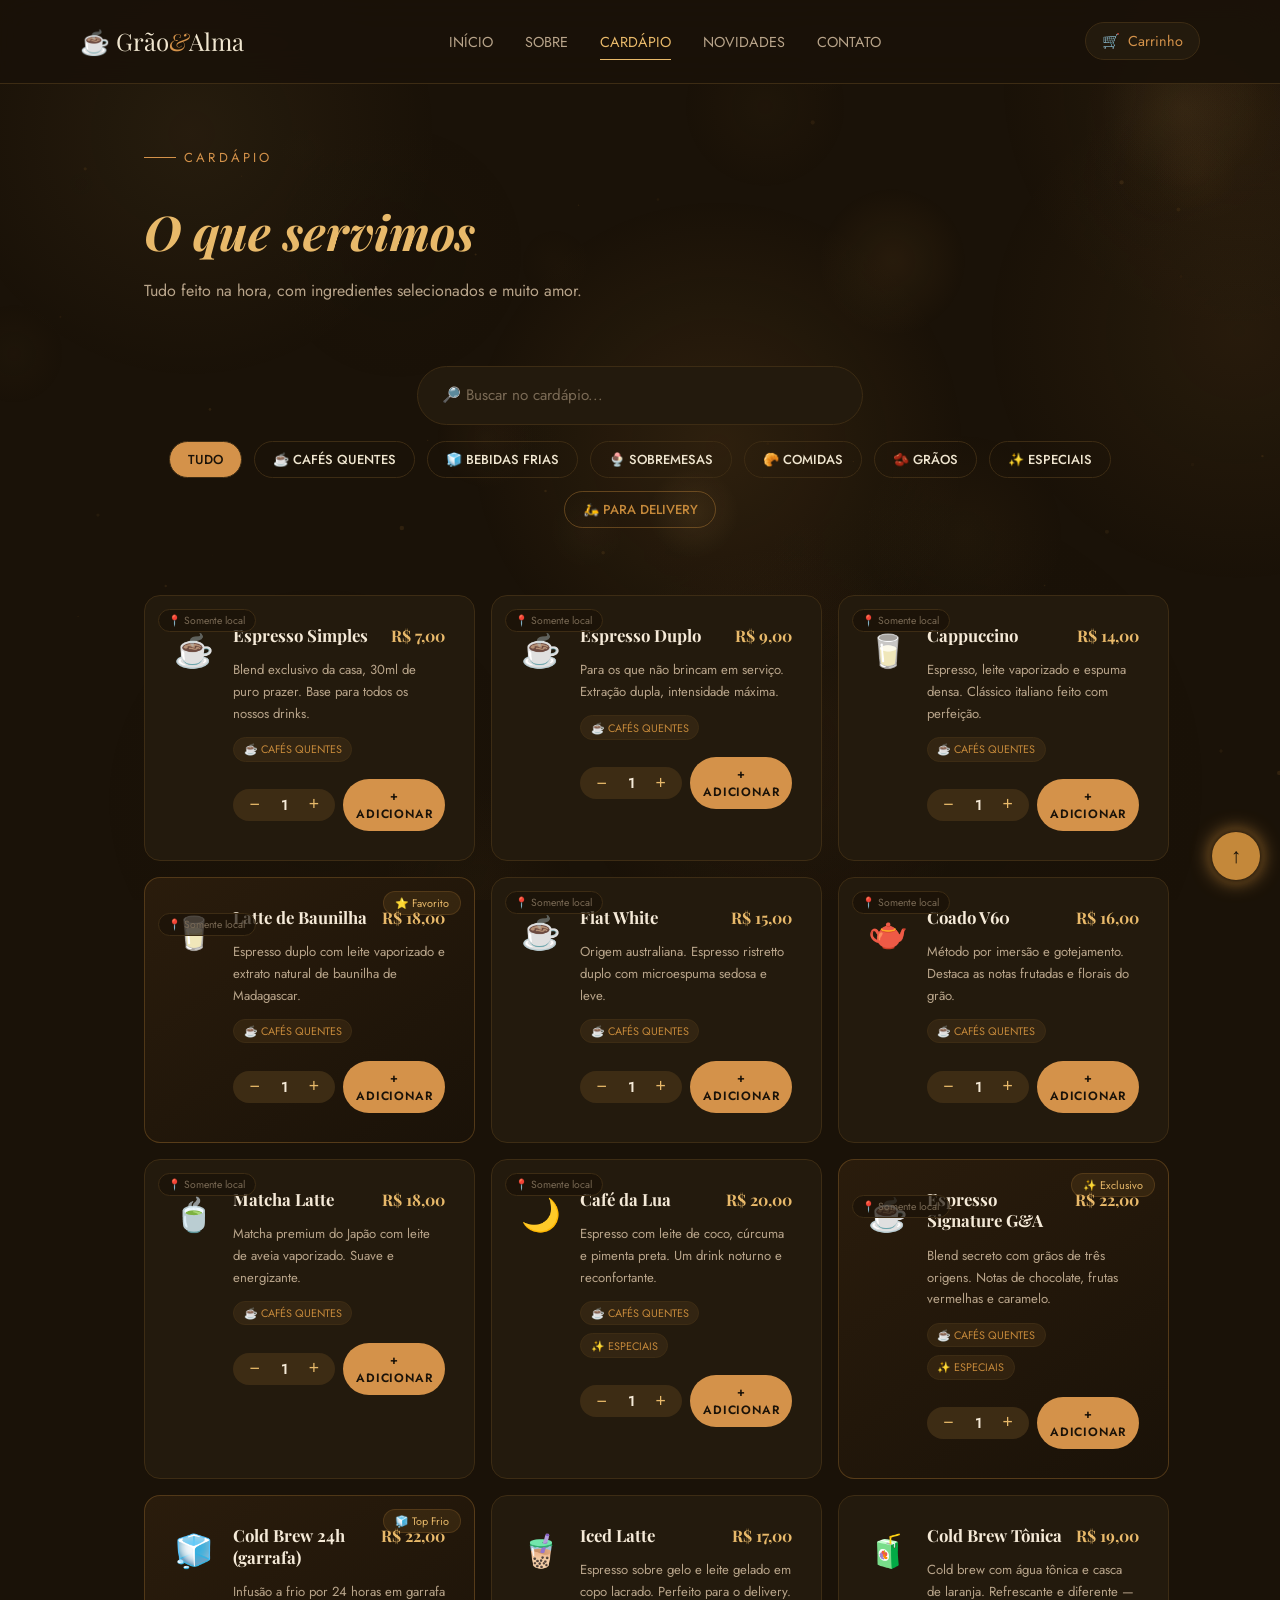
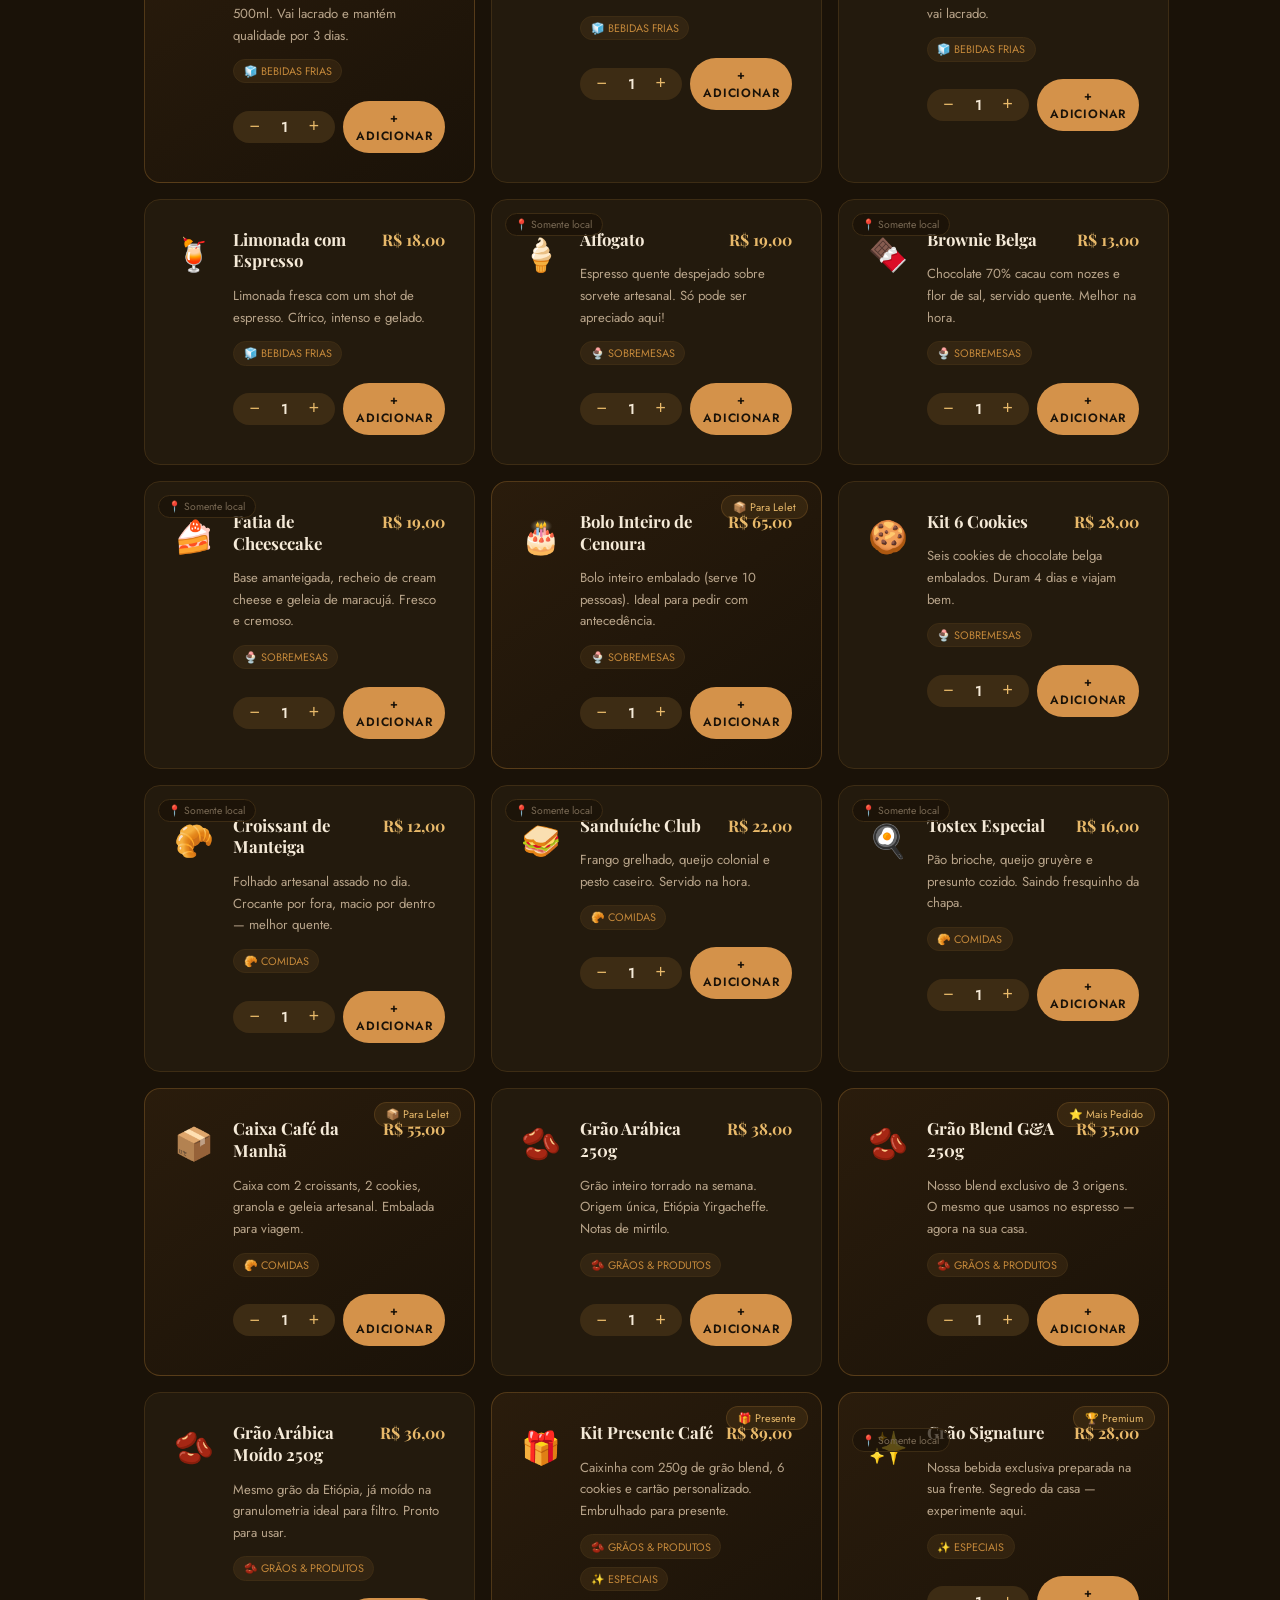
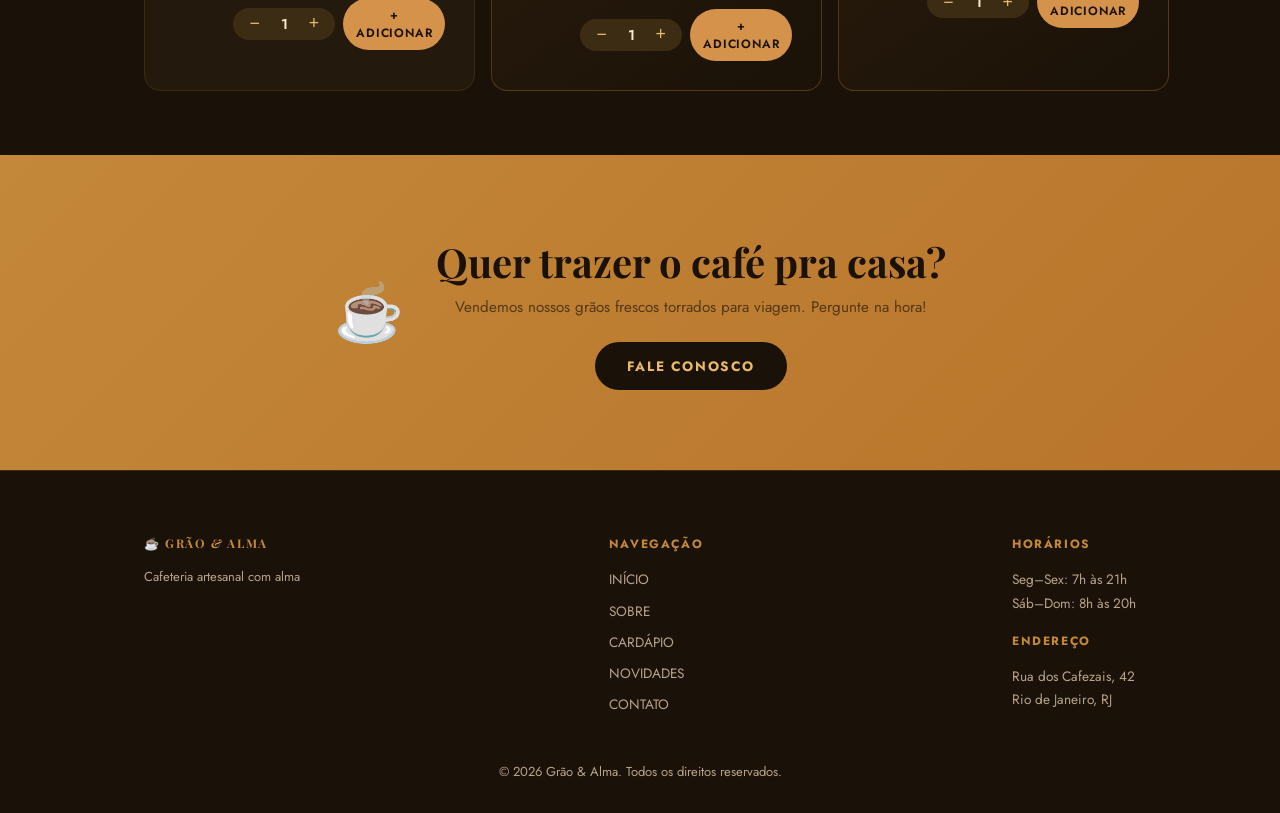
==== pages/cardapio/index.html @ 3b1c0468 "version 1.0" ====
<!DOCTYPE html>
<html lang="pt-br">
<head>
  <meta charset="UTF-8">
  <meta name="viewport" content="width=device-width, initial-scale=1.0">
  <title>Cardápio | Grão & Alma</title>
  <link rel="preconnect" href="https://fonts.googleapis.com">
  <link rel="preconnect" href="https://fonts.gstatic.com" crossorigin>
  <link href="https://fonts.googleapis.com/css2?family=Jost:ital,wght@0,100..900;1,100..900&family=Playfair+Display:ital,wght@0,400..900;1,400..900&display=swap" rel="stylesheet">
  <link rel="stylesheet" href="../../global.css">
  <link rel="stylesheet" href="style.css">
</head>
<body>

  <canvas id="bgCanvas"></canvas>
  <div id="toast"></div>
  <div id="cart-overlay"></div>

  <div id="mobile-nav">
    <a href="../../index.html">Início</a>
    <a href="../sobre/index.html">Sobre</a>
    <a href="index.html" class="active">Cardápio</a>
    <a href="../novidades/index.html">Novidades</a>
    <a href="../contato/index.html">Contato</a>
  </div>

  <header id="header-page">
    <a href="../../index.html" id="logo">
      <span class="coffee-emoji">☕</span>
      <span>Grão</span><span class="amp">&</span><span>Alma</span>
    </a>
    <nav>
      <ul class="flex">
        <li><a href="../../index.html">Início</a></li>
        <li><a href="../sobre/index.html">Sobre</a></li>
        <li><a href="index.html" class="active">Cardápio</a></li>
        <li><a href="../novidades/index.html">Novidades</a></li>
        <li><a href="../contato/index.html">Contato</a></li>
      </ul>
    </nav>
    <div class="header-actions">
      <div class="cart-container">
        <button class="cart-btn" id="cart-btn">
          <span>🛒</span><span>Carrinho</span><span id="cart-count">0</span>
        </button>
        <div id="cart-dropdown">
          <div class="cart-header">
            <strong>Seu Pedido</strong>
            <span class="cart-limit-badge" id="cart-limit-badge">0 / 10</span>
          </div>
          <div id="cart-items-list" class="cart-items-inner"></div>
          <div class="cart-footer">
            <div class="cart-total-row">
              <span class="cart-total-label">Total</span>
              <span class="cart-total-value" id="cart-total-display">R$ 0,00</span>
            </div>
            <div class="cart-limit-bar">
              <div class="cart-limit-fill" id="cart-fill-bar" style="width:0%"></div>
            </div>
            <p class="cart-limit-text" id="cart-limit-text">Máximo de 10 itens por pedido</p>
            <button class="btn-finalizar" id="btn-finalizar" disabled>Finalizar Pedido →</button>
          </div>
        </div>
      </div>
      <button id="hamburger" aria-label="Menu"><span></span><span></span><span></span></button>
    </div>
  </header>

  <main class="section-margin">
    <section>
      <div class="title-home-container">
        <span class="separator"></span>
        <p>CARDÁPIO</p>
      </div>
      <div class="title-menu-container">
        <h1><em>O que servimos</em></h1>
        <p>Tudo feito na hora, com ingredientes selecionados e muito amor.</p>
      </div>
    </section>

    <div class="products-section">
      <input type="text" id="search-input" placeholder="🔎 Buscar no cardápio...">

      <div class="products-filter">
        <input type="radio" name="filter-items" id="all-items" checked>
        <label for="all-items">Tudo</label>
        <input type="radio" name="filter-items" id="coffee-items">
        <label for="coffee-items">☕ Cafés Quentes</label>
        <input type="radio" name="filter-items" id="cold-items">
        <label for="cold-items">🧊 Bebidas Frias</label>
        <input type="radio" name="filter-items" id="dessert-items">
        <label for="dessert-items">🍨 Sobremesas</label>
        <input type="radio" name="filter-items" id="food-items">
        <label for="food-items">🥐 Comidas</label>
        <input type="radio" name="filter-items" id="graos-items">
        <label for="graos-items">🫘 Grãos</label>
        <input type="radio" name="filter-items" id="specials-items">
        <label for="specials-items">✨ Especiais</label>
        <input type="radio" name="filter-items" id="delivery-items">
        <label for="delivery-items">🛵 Para Delivery</label>
      </div>

      <p id="search-msg" class="search-msg"></p>
      <div class="products-cards-container" id="cards-container"></div>
    </div>

  </main>

  <div class="banner">
    <span>☕</span>
    <div>
      <h2>Quer trazer o café pra casa?</h2>
      <p>Vendemos nossos grãos frescos torrados para viagem. Pergunte na hora!</p>
      <div class="banner-btn">
        <a href="../contato/index.html" class="btn-primary btn-anim">Fale Conosco</a>
      </div>
    </div>
  </div>

  <footer id="footer-container" class="section-margin">
    <div class="footer-info">
      <div class="footer-logo">
        <strong><span>☕</span> Grão <span class="amp">&</span> Alma</strong>
        <p>Cafeteria artesanal com alma</p>
      </div>
      <nav class="footer-nav">
        <strong>Navegação</strong>
        <ul>
          <li class="footer-menu-option"><a href="../../index.html">Início</a></li>
          <li class="footer-menu-option"><a href="../sobre/index.html">Sobre</a></li>
          <li class="footer-menu-option"><a href="index.html">Cardápio</a></li>
          <li class="footer-menu-option"><a href="../novidades/index.html">Novidades</a></li>
          <li class="footer-menu-option"><a href="../contato/index.html">Contato</a></li>
        </ul>
      </nav>
      <div class="place-footer-container">
        <div class="hours"><strong>Horários</strong><p>Seg–Sex: 7h às 21h</p><p>Sáb–Dom: 8h às 20h</p></div>
        <div class="address"><strong>Endereço</strong><p>Rua dos Cafezais, 42</p><p>Rio de Janeiro, RJ</p></div>
      </div>
    </div>
    <p class="copy">© 2026 Grão & Alma. Todos os direitos reservados.</p>
  </footer>

  <a href="#header-page" class="back-to-top">↑</a>
  <script src="../../cart.js"></script>
  <script src="index.js"></script>
</body>
</html>
---- global.css ----
/* ================================================
   GRÃO & ALMA — global.css
   Estilos compartilhados entre todas as páginas
   ================================================ */

/* ── VARIÁVEIS ── */
:root {
  --cafe-escuro: #1a1208;
  --cafe-dark:   #231a0d;
  --cafe-mid:    #3d2c14;
  --cafe-warm:   #5c4020;
  --cafe-light:  #a67c52;
  --caramelo:    #c4883a;
  --dourado:     #e8b96a;
  --creme:       #f5ead8;
  --creme-pale:  #fdf8f0;
  --texto:       #f0e6d0;
  --texto-soft:  #b8a48a;
  --texto-muted: #7a6a55;
  --accent:      #d4924a;
  --accent-glow: rgba(212, 146, 74, 0.2);
  --radius:      16px;
  --radius-sm:   10px;
  --trans:       all 0.35s cubic-bezier(0.4, 0, 0.2, 1);
}

/* ── RESET ── */
*, *::before, *::after {
  margin: 0;
  padding: 0;
  box-sizing: border-box;
}

html { scroll-behavior: smooth; }

body {
  background: var(--cafe-escuro);
  color: var(--texto);
  font-family: 'Jost', sans-serif;
  overflow-x: hidden;
}

/* ── UTILITÁRIOS FLEX ── */
.flex         { display: flex; }
.flex-center  { align-items: center; justify-content: center; }
.flex-between { align-items: center; justify-content: space-between; }

/* ── TIPOGRAFIA ── */
h2 {
  font-family: 'Playfair Display', serif;
  font-size: 3rem;
}

em {
  color: var(--dourado);
  font-style: italic;
}

/* ── CANVAS BACKGROUND ── */
#bgCanvas {
  position: fixed;
  top: 0; left: 0;
  width: 100%; height: 100%;
  z-index: -1;
  pointer-events: none;
}

/* ── HEADER ── */
#header-page {
  position: sticky;
  top: 0;
  z-index: 200;
  width: 100%;
  padding: 1.4rem 5rem;
  border-bottom: 1px solid var(--cafe-mid);
  background: rgba(26, 18, 8, 0.88);
  backdrop-filter: blur(18px);
  display: flex;
  align-items: center;
  justify-content: space-between;
  transition: padding 0.3s ease;
}

#header-page.scrolled { padding: 0.9rem 5rem; }

#logo {
  font-size: 1.5rem;
  font-family: 'Playfair Display', serif;
  cursor: pointer;
  user-select: none;
  text-decoration: none;
  color: var(--texto);
}

.amp {
  color: var(--accent);
  font-style: italic;
}

.coffee-emoji {
  display: inline-block;
  animation: girar alternate-reverse 3s infinite ease-in-out;
}

@keyframes girar {
  from { transform: rotate(20deg); }
  to   { transform: rotate(-20deg); }
}

/* ── NAV LINKS ── */
ul { display: flex; align-items: center; gap: 2rem; }
li { list-style: none; }

ul > li > a {
  position: relative;
  text-decoration: none;
  text-transform: uppercase;
  color: var(--texto-soft);
  padding: 0.5rem 0;
  font-size: 0.9rem;
  transition: var(--trans);
}

ul > li > a::after {
  content: "";
  position: absolute;
  bottom: 0; left: 0;
  width: 0; height: 1px;
  background: var(--dourado);
  transition: width 0.3s ease;
}

ul > li > a:hover        { color: var(--dourado); }
ul > li > a:hover::after { width: 100%; }
ul > li > a.active       { color: var(--dourado); }
ul > li > a.active::after{ width: 100%; }

/* ── HAMBURGER ── */
#hamburger {
  display: none;
  flex-direction: column;
  gap: 5px;
  background: none;
  border: none;
  cursor: pointer;
  padding: 4px;
  z-index: 1001;
}

#hamburger span {
  display: block;
  width: 24px;
  height: 1.5px;
  background: var(--dourado);
  border-radius: 2px;
  transition: var(--trans);
}

#hamburger.open span:nth-child(1) { transform: rotate(45deg) translate(5px, 5px); }
#hamburger.open span:nth-child(2) { opacity: 0; }
#hamburger.open span:nth-child(3) { transform: rotate(-45deg) translate(5px, -5px); }

/* ── MOBILE NAV ── */
#mobile-nav {
  display: none;
  position: fixed;
  inset: 0;
  background: rgba(26, 18, 8, 0.98);
  backdrop-filter: blur(20px);
  flex-direction: column;
  align-items: center;
  justify-content: center;
  gap: 2rem;
  z-index: 190;
}

#mobile-nav.open { display: flex; }

#mobile-nav a {
  text-decoration: none;
  text-transform: uppercase;
  color: var(--texto-soft);
  font-size: 1.2rem;
  letter-spacing: 2px;
  transition: var(--trans);
}

#mobile-nav a:hover,
#mobile-nav a.active { color: var(--dourado); }

/* ── CARRINHO CONTAINER ── */
.cart-container { position: relative; }

.cart-btn {
  display: flex;
  align-items: center;
  gap: 0.5rem;
  background: var(--cafe-dark);
  border: 1px solid var(--cafe-mid);
  border-radius: 2rem;
  padding: 0.5rem 1rem;
  color: var(--accent);
  font-family: 'Jost', sans-serif;
  font-size: 0.9rem;
  cursor: pointer;
  transition: background 0.2s linear;
}

.cart-btn:hover { background: var(--cafe-mid); }

#cart-count {
  background: var(--accent);
  color: var(--cafe-escuro);
  font-size: 0.7rem;
  font-weight: 700;
  border-radius: 50%;
  width: 1.3rem;
  height: 1.3rem;
  display: none;
  align-items: center;
  justify-content: center;
}

#cart-count.visible { display: flex; }

/* ── CARRINHO DROPDOWN ── */
#cart-dropdown {
  position: absolute;
  top: 60px;
  right: 0;
  width: 26rem;
  background: var(--cafe-dark);
  border: 1px solid var(--cafe-mid);
  border-radius: var(--radius);
  padding: 1.5rem;
  z-index: 300;
  opacity: 0;
  pointer-events: none;
  transform: translateY(-10px);
  transition: var(--trans);
  box-shadow: 0 20px 60px rgba(0, 0, 0, 0.6);
}

#cart-dropdown.open {
  opacity: 1;
  pointer-events: all;
  transform: translateY(0);
}

#cart-dropdown::before {
  content: "";
  position: absolute;
  top: -6px; right: 18px;
  width: 12px; height: 12px;
  background: var(--cafe-dark);
  border-left: 1px solid var(--cafe-mid);
  border-top: 1px solid var(--cafe-mid);
  transform: rotate(45deg);
}

/* ── CARRINHO HEADER ── */
.cart-header {
  display: flex;
  align-items: center;
  justify-content: space-between;
  margin-bottom: 1.2rem;
  padding-bottom: 1rem;
  border-bottom: 1px solid var(--cafe-mid);
}

.cart-header strong {
  font-family: 'Playfair Display', serif;
  font-size: 1.1rem;
  color: var(--creme);
}

.cart-limit-badge {
  font-size: 0.65rem;
  text-transform: uppercase;
  letter-spacing: 0.05rem;
  color: var(--texto-muted);
  background: var(--cafe-mid);
  padding: 0.2rem 0.6rem;
  border-radius: 2rem;
}

/* ── ITENS DO CARRINHO ── */
.cart-items-inner { display: flex; flex-direction: column; gap: 0.8rem; }

#cart-items-list { max-height: 260px; overflow-y: auto; }
#cart-items-list::-webkit-scrollbar { width: 4px; }
#cart-items-list::-webkit-scrollbar-thumb { background: var(--cafe-mid); border-radius: 4px; }

.cart-item {
  display: flex;
  align-items: center;
  gap: 0.8rem;
  background: var(--cafe-mid);
  border-radius: var(--radius-sm);
  padding: 0.7rem 0.9rem;
  animation: slideIn 0.25s ease;
}

@keyframes slideIn {
  from { opacity: 0; transform: translateX(10px); }
  to   { opacity: 1; transform: translateX(0); }
}

.cart-item-emoji { font-size: 1.3rem; flex-shrink: 0; }

.cart-item-info { flex: 1; min-width: 0; }

.cart-item-info strong {
  font-size: 0.85rem;
  color: var(--creme);
  display: block;
  white-space: nowrap;
  overflow: hidden;
  text-overflow: ellipsis;
}

.cart-item-info span { font-size: 0.75rem; color: var(--texto-soft); }

.cart-item-qty {
  display: flex;
  align-items: center;
  gap: 0.3rem;
  background: var(--cafe-warm);
  border-radius: 2rem;
  padding: 0.15rem 0.4rem;
}

.cqty-btn {
  background: none;
  border: none;
  color: var(--dourado);
  cursor: pointer;
  font-size: 0.9rem;
  width: 1.3rem; height: 1.3rem;
  display: flex;
  align-items: center;
  justify-content: center;
  border-radius: 50%;
  transition: background 0.2s;
}

.cqty-btn:hover { background: var(--cafe-light); }

.cqty-val {
  font-size: 0.8rem;
  font-weight: 600;
  color: var(--creme);
  min-width: 1rem;
  text-align: center;
}

.cart-item-remove {
  background: none;
  border: none;
  color: var(--texto-muted);
  cursor: pointer;
  font-size: 0.85rem;
  padding: 0.2rem 0.4rem;
  border-radius: 50%;
  transition: color 0.2s, background 0.2s;
}

.cart-item-remove:hover { color: #e57373; background: rgba(229,115,115,0.1); }

.cart-empty {
  text-align: center;
  padding: 2rem 0;
  color: var(--texto-muted);
  font-size: 0.9rem;
}

.cart-empty span { font-size: 2rem; display: block; margin-bottom: 0.5rem; }

/* ── CARRINHO FOOTER ── */
.cart-footer {
  margin-top: 1.2rem;
  padding-top: 1rem;
  border-top: 1px solid var(--cafe-mid);
}

.cart-total-row {
  display: flex;
  justify-content: space-between;
  align-items: center;
  margin-bottom: 1rem;
}

.cart-total-label {
  font-size: 0.8rem;
  color: var(--texto-soft);
  text-transform: uppercase;
  letter-spacing: 0.05rem;
}

.cart-total-value {
  font-family: 'Playfair Display', serif;
  font-size: 1.3rem;
  color: var(--dourado);
}

.cart-limit-bar {
  height: 3px;
  background: var(--cafe-mid);
  border-radius: 2px;
  margin-bottom: 0.8rem;
  overflow: hidden;
}

.cart-limit-fill {
  height: 100%;
  background: var(--accent);
  border-radius: 2px;
  transition: width 0.4s ease;
}

.cart-limit-fill.full { background: #e57373; }

.cart-limit-text { font-size: 0.7rem; color: var(--texto-muted); margin-bottom: 1rem; }

.btn-finalizar {
  width: 100%;
  padding: 0.95rem;
  background: linear-gradient(135deg, var(--accent), var(--caramelo));
  border: none;
  border-radius: 2rem;
  color: var(--cafe-escuro);
  font-family: 'Jost', sans-serif;
  font-size: 0.9rem;
  font-weight: 700;
  text-transform: uppercase;
  letter-spacing: 0.08rem;
  cursor: pointer;
  transition: var(--trans);
  text-decoration: none;
  display: block;
  text-align: center;
}

.btn-finalizar:hover { transform: translateY(-2px); filter: brightness(1.1); }
.btn-finalizar:disabled { opacity: 0.4; cursor: not-allowed; transform: none; filter: none; }

/* Overlay fecha o dropdown */
#cart-overlay { position: fixed; inset: 0; z-index: 199; display: none; }
#cart-overlay.active { display: block; }

/* ── SEÇÃO UTILITÁRIA ── */
.section-margin { padding: 4rem 9rem; }

.title-home-container {
  display: flex;
  align-items: center;
  gap: 0.5rem;
  color: var(--accent);
  text-transform: uppercase;
  letter-spacing: 0.2rem;
  font-size: small;
  margin-bottom: 2rem;
}

.separator {
  display: inline-block;
  height: 1px;
  width: 2rem;
  background: var(--accent);
  flex-shrink: 0;
}

/* ── BANNER CTA ── */
.banner {
  display: flex;
  align-items: center;
  justify-content: center;
  gap: 2rem;
  background: linear-gradient(135deg, var(--caramelo), #b8742a);
  padding: 5rem 9rem;
  text-align: center;
}

.banner > span { font-size: 3.5rem; animation: girar alternate-reverse 3s infinite ease-in-out; }
.banner h2    { color: var(--cafe-escuro); font-size: 2.5rem; margin-bottom: 0.5rem; }
.banner > div > p { color: rgba(26, 18, 8, 0.65); font-size: 0.95rem; margin-bottom: 1.5rem; }

.banner-btn { display: flex; gap: 1rem; justify-content: center; flex-wrap: wrap; }

/* ── BOTÕES ── */
.btn-primary {
  display: inline-block;
  padding: 0.9rem 2rem;
  background: var(--cafe-escuro);
  color: var(--dourado);
  text-decoration: none;
  font-family: 'Jost', sans-serif;
  font-weight: 700;
  font-size: 0.85rem;
  text-transform: uppercase;
  letter-spacing: 0.1rem;
  border-radius: 2rem;
  border: none;
  cursor: pointer;
  transition: transform 0.2s linear, background 0.2s linear;
}

.btn-primary:hover { transform: translateY(-3px); background: var(--cafe-mid); }

.btn-secondary {
  display: inline-block;
  padding: 0.9rem 2rem;
  background: transparent;
  color: var(--cafe-escuro);
  text-decoration: none;
  font-family: 'Jost', sans-serif;
  font-weight: 700;
  font-size: 0.85rem;
  text-transform: uppercase;
  letter-spacing: 0.1rem;
  border-radius: 2rem;
  border: 2px solid rgba(26, 18, 8, 0.35);
  cursor: pointer;
  transition: transform 0.2s linear, background 0.2s linear;
}

.btn-secondary:hover { transform: translateY(-3px); background: rgba(26,18,8,0.1); }

.btn-anim { transition: transform 0.2s linear; }
.btn-anim:hover { transform: translateY(-4px); }

/* ── FOOTER ── */
#footer-container {
  display: flex;
  flex-direction: column;
  align-items: center;
  gap: 3rem;
  padding-bottom: 2rem;
  border-top: 1px solid var(--cafe-mid);
}

.footer-info {
  display: flex;
  width: 100%;
  justify-content: space-between;
  font-size: small;
}

.footer-logo strong {
  font-family: 'Playfair Display', serif;
  color: var(--creme);
  font-size: 1.5rem;
  display: block;
  margin-bottom: 0.4rem;
}

.footer-logo p { font-size: small; color: var(--texto-soft); }

.footer-info strong {
  display: block;
  color: var(--caramelo);
  margin-bottom: 1rem;
  text-transform: uppercase;
  letter-spacing: 0.1rem;
  font-size: 0.75rem;
}

.footer-nav ul {
  display: flex;
  flex-direction: column;
  align-items: flex-start;
  gap: 0.7rem;
}

.footer-menu-option a {
  font-size: 0.85rem;
  color: var(--texto-soft);
  text-decoration: none;
  transition: color 0.2s;
}

.footer-menu-option a:hover { color: var(--dourado); }

.place-footer-container { display: flex; flex-direction: column; gap: 1.2rem; }
.place-footer-container p { color: var(--texto-soft); font-size: 0.85rem; margin-top: 0.2rem; }

.copy { font-size: small; color: var(--texto-soft); }

/* ── BACK TO TOP ── */
.back-to-top {
  position: fixed;
  bottom: 20px;
  right: 20px;
  background: var(--caramelo);
  width: 3rem;
  height: 3rem;
  display: flex;
  align-items: center;
  justify-content: center;
  border-radius: 100%;
  font-size: 1.3rem;
  color: var(--cafe-escuro);
  text-decoration: none;
  box-shadow: 0 0 5px black, 0 0 20px var(--caramelo);
  transition: background 0.2s linear, box-shadow 0.2s linear;
  z-index: 100;
}

.back-to-top:hover {
  background: var(--dourado);
  box-shadow: 0 0 5px var(--dourado), 0 0 20px var(--dourado);
}

/* ── TOAST ── */
#toast {
  position: fixed;
  bottom: 5rem;
  right: 20px;
  background: var(--cafe-dark);
  border: 1px solid var(--cafe-mid);
  color: var(--creme);
  padding: 0.8rem 1.3rem;
  border-radius: var(--radius-sm);
  font-size: 0.85rem;
  opacity: 0;
  transform: translateY(10px);
  transition: opacity 0.3s ease, transform 0.3s ease;
  pointer-events: none;
  z-index: 999;
  box-shadow: 0 8px 24px rgba(0,0,0,0.4);
}

#toast.show { opacity: 1; transform: translateY(0); }

/* ── RESPONSIVO GLOBAL ── */
@media (max-width: 1024px) {
  .section-margin { padding: 3rem 3rem; }
  #header-page { padding: 1.2rem 2.5rem; }
  #header-page.scrolled { padding: 0.9rem 2.5rem; }
  .banner { padding: 4rem 3rem; }
}

@media (max-width: 768px) {
  #header-page { padding: 1rem 1.5rem; }
  #header-page nav > ul { display: none; }
  #hamburger { display: flex; }
  .section-margin { padding: 3rem 1.5rem; }
  .banner { flex-direction: column; padding: 3rem 1.5rem; }
  .footer-info { flex-direction: column; gap: 2rem; }
}

/* Badge "Só local" dentro do item do carrinho */
.cart-item-local-badge {
  display: inline-block;
  font-size: 0.62rem;
  color: var(--caramelo);
  background: rgba(196,136,58,0.1);
  border: 1px solid rgba(196,136,58,0.2);
  border-radius: 2rem;
  padding: 0.1rem 0.5rem;
  margin-top: 0.15rem;
}

/* agrupamento de ações do header (carrinho + hamburger) */
.header-actions {
  display: flex;
  gap: 1rem;
  align-items: center;
}
---- pages/cardapio/style.css ----
/* ================================================
   GRÃO & ALMA — pages/cardapio/style.css
   ================================================ */

h1 { font-size: 3rem; font-family: 'Playfair Display', serif; }

.title-menu-container { display: flex; flex-direction: column; gap: 1rem; }
.title-menu-container p { color: var(--texto-soft); }

/* ── PRODUTOS ── */
.products-section {
  display: flex;
  flex-direction: column;
  gap: 1rem;
  margin-top: 4rem;
}

.products-section input[type="text"] {
  padding: 1.1rem 1.5rem;
  border-radius: 2rem;
  margin: 0 auto;
  width: 45%;
  background: var(--cafe-dark);
  outline: none;
  border: 1px solid var(--cafe-mid);
  color: var(--creme);
  font-family: 'Jost', sans-serif;
  font-size: 0.95rem;
  transition: box-shadow 0.2s linear;
}

.products-section input[type="text"]:focus { box-shadow: 0 0 10px var(--caramelo); }
.products-section input[type="text"]::placeholder { color: var(--texto-muted); }

/* ── FILTROS ── */
.products-filter {
  display: flex;
  justify-content: center;
  gap: 0.8rem;
  flex-wrap: wrap;
}

input[type="radio"] { display: none; }

label {
  display: flex;
  align-items: center;
  gap: 0.3rem;
  background-color: transparent;
  border: 1px solid var(--cafe-mid);
  padding: 0.5rem 1.1rem;
  border-radius: 2rem;
  cursor: pointer;
  text-transform: uppercase;
  font-size: small;
  font-weight: 500;
  transition: background 0.2s linear, color 0.2s linear;
}

label:hover { background: var(--accent); color: var(--cafe-escuro); }
input[type="radio"]:checked + label { background: var(--accent); color: var(--cafe-escuro); }

.search-msg {
  text-align: center;
  font-size: 0.85rem;
  color: var(--caramelo);
  min-height: 1.2rem;
}

/* ── GRID ── */
.products-cards-container {
  display: grid;
  grid-template-columns: repeat(3, 1fr);
  gap: 1rem;
  margin-top: 1rem;
}

/* ── CARD ── */
.item-card {
  display: flex;
  gap: 1.2rem;
  background: var(--cafe-dark);
  border: 1px solid var(--cafe-mid);
  padding: 1.8rem;
  border-radius: var(--radius);
  transition: transform 0.2s linear, border-color 0.2s linear;
  position: relative;
}

.item-card:hover {
  transform: translateY(-6px);
  border-color: rgba(196,136,58,0.3);
  box-shadow: 0 16px 40px rgba(0,0,0,0.4);
}

.item-card.featured {
  border-color: rgba(196,136,58,0.3);
  background: linear-gradient(145deg, #2a1c0c, #1a1208);
}

.item-card.hidden { display: none; }

.item-card-badge {
  position: absolute;
  top: 0.8rem; right: 0.8rem;
  font-size: 0.68rem;
  color: var(--dourado);
  background: rgba(196,136,58,0.12);
  padding: 0.2rem 0.7rem;
  border-radius: 2rem;
  border: 1px solid rgba(196,136,58,0.2);
}

.item-card > span.card-emoji { font-size: 2rem; flex-shrink: 0; margin-top: 0.2rem; }

.item-info { display: flex; flex-direction: column; gap: 0.8rem; flex: 1; }

.item-price {
  display: flex;
  align-items: flex-start;
  justify-content: space-between;
  gap: 0.5rem;
  font-family: 'Playfair Display', serif;
}

.item-price > strong { font-size: 1.05rem; color: var(--creme); line-height: 1.3; }
.item-price > span   { color: var(--dourado); font-weight: 700; font-size: 1rem; white-space: nowrap; }

.item-info > p { font-size: 0.82rem; color: var(--texto-soft); line-height: 1.65; }

.filters { display: flex; gap: 0.5rem; flex-wrap: wrap; }

.filters > span {
  display: flex;
  align-items: center;
  background: rgba(196,136,58,0.1);
  border: 1px solid var(--cafe-mid);
  border-radius: var(--radius);
  padding: 0.2rem 0.6rem;
  font-size: 0.68rem;
  color: var(--caramelo);
  text-transform: uppercase;
}

/* ── AÇÕES ── */
.item-actions {
  display: flex;
  align-items: center;
  justify-content: space-between;
  gap: 0.5rem;
  margin-top: 0.3rem;
}

.qty-control {
  display: flex;
  align-items: center;
  gap: 0.5rem;
  background: var(--cafe-mid);
  border-radius: 2rem;
  padding: 0.25rem 0.6rem;
}

.qty-btn {
  background: none;
  border: none;
  color: var(--dourado);
  font-size: 1.1rem;
  cursor: pointer;
  width: 1.5rem; height: 1.5rem;
  display: flex;
  align-items: center;
  justify-content: center;
  border-radius: 50%;
  transition: background 0.2s;
  line-height: 1;
}

.qty-btn:hover { background: var(--cafe-warm); }

.qty-value {
  font-size: 0.9rem;
  font-weight: 600;
  color: var(--creme);
  min-width: 1.2rem;
  text-align: center;
}

.btn-add-cart {
  flex: 1;
  background: var(--accent);
  border: none;
  color: var(--cafe-escuro);
  font-family: 'Jost', sans-serif;
  font-size: 0.75rem;
  font-weight: 600;
  text-transform: uppercase;
  letter-spacing: 0.05rem;
  padding: 0.5rem 0.8rem;
  border-radius: 2rem;
  cursor: pointer;
  transition: var(--trans);
}

.btn-add-cart:hover { background: var(--dourado); transform: translateY(-2px); }
.btn-add-cart:active { transform: translateY(0); }



/* ── RESPONSIVO ── */
@media (max-width: 1024px) {
  .products-cards-container { grid-template-columns: repeat(2, 1fr); }
  .products-section input[type="text"] { width: 70%; }
}

@media (max-width: 768px) {
  .products-cards-container { grid-template-columns: 1fr; }
  .products-section input[type="text"] { width: 100%; }
}

/* Badge "somente local" dentro do card */
.item-local-only-tag {
  position: absolute;
  top: 0.8rem;
  left: 0.8rem;
  font-size: 0.65rem;
  color: var(--texto-muted);
  background: rgba(26,18,8,0.7);
  border: 1px solid var(--cafe-mid);
  padding: 0.2rem 0.6rem;
  border-radius: 2rem;
}

/* Quando o card já tem badge (canto direito), o "Só local" vai no esquerdo */
.item-card.featured .item-local-only-tag {
  top: 2.2rem; /* empurra pra não colidir com o badge */
}

/* Destaque visual no filtro de delivery */
label[for="delivery-items"] {
  border-color: rgba(196,136,58,0.4);
  color: var(--caramelo);
}

input[type="radio"]#delivery-items:checked + label {
  background: linear-gradient(135deg, var(--caramelo), #b8742a);
}
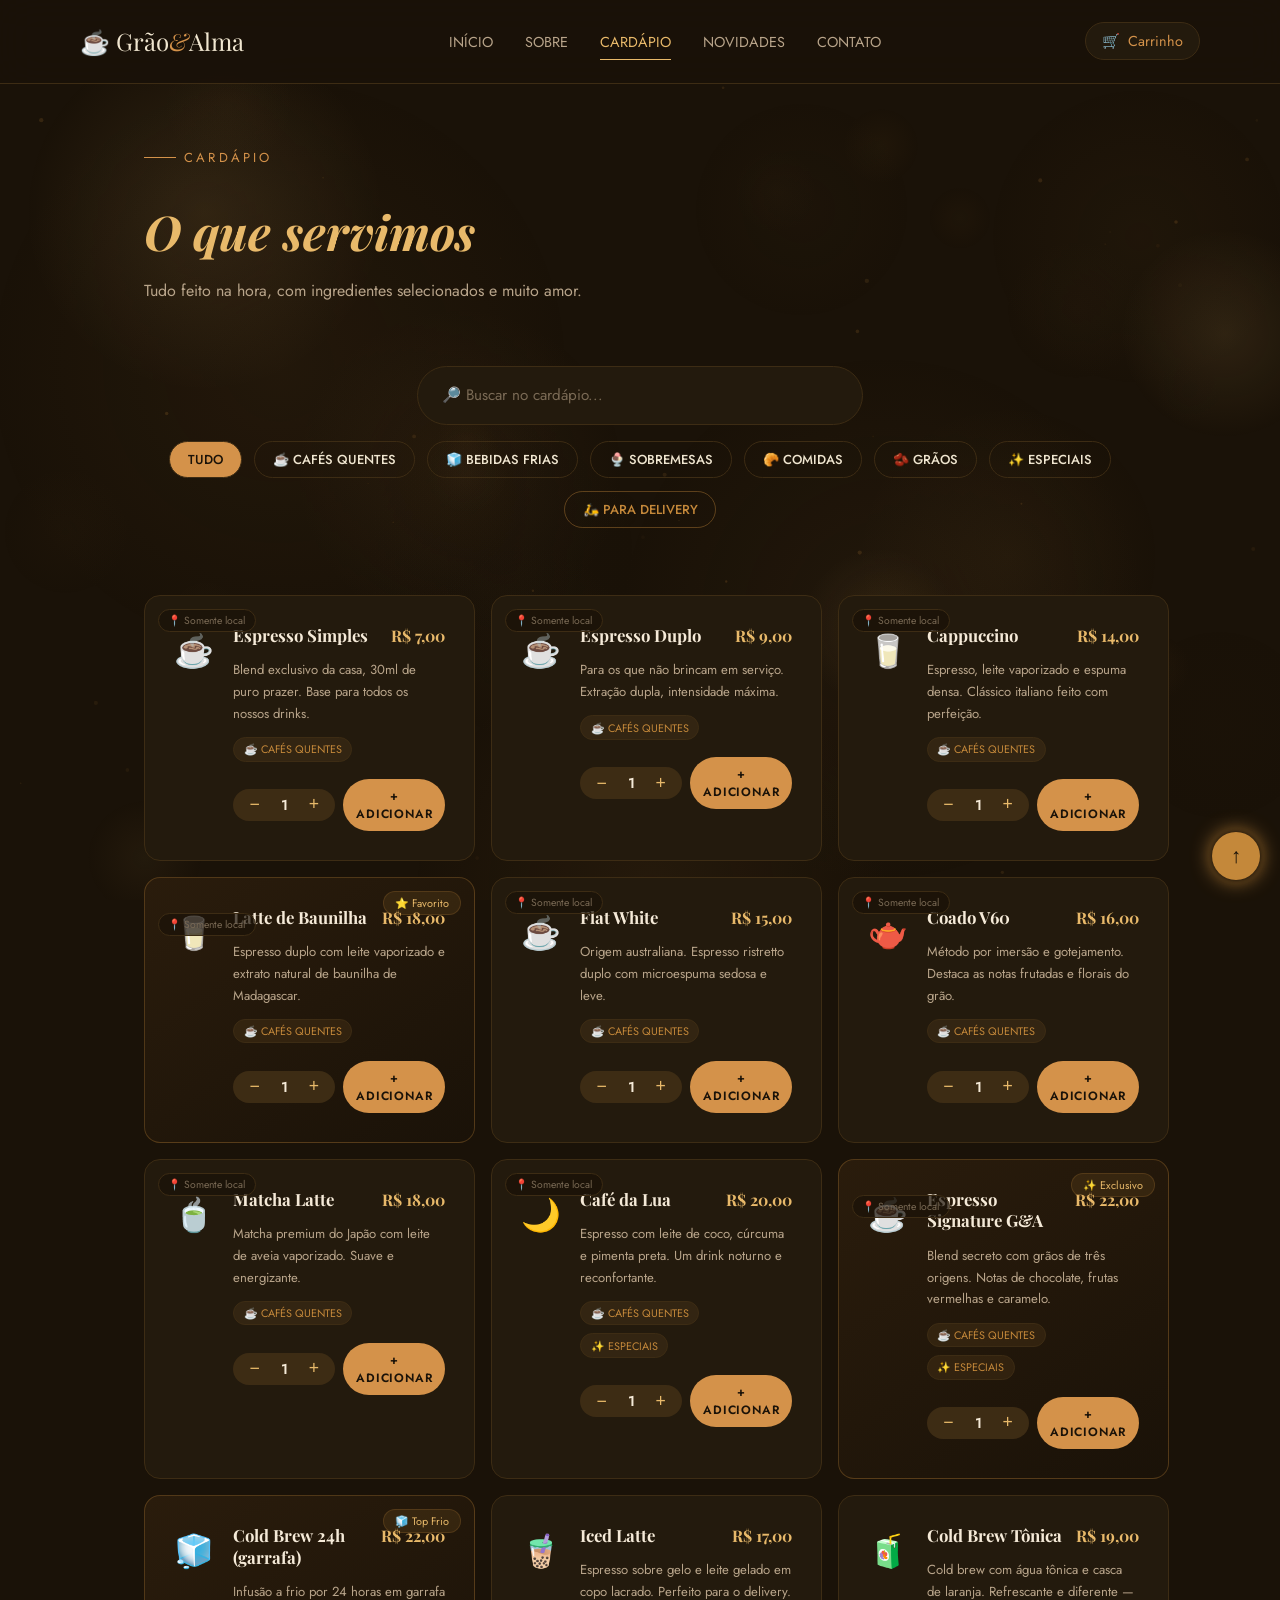
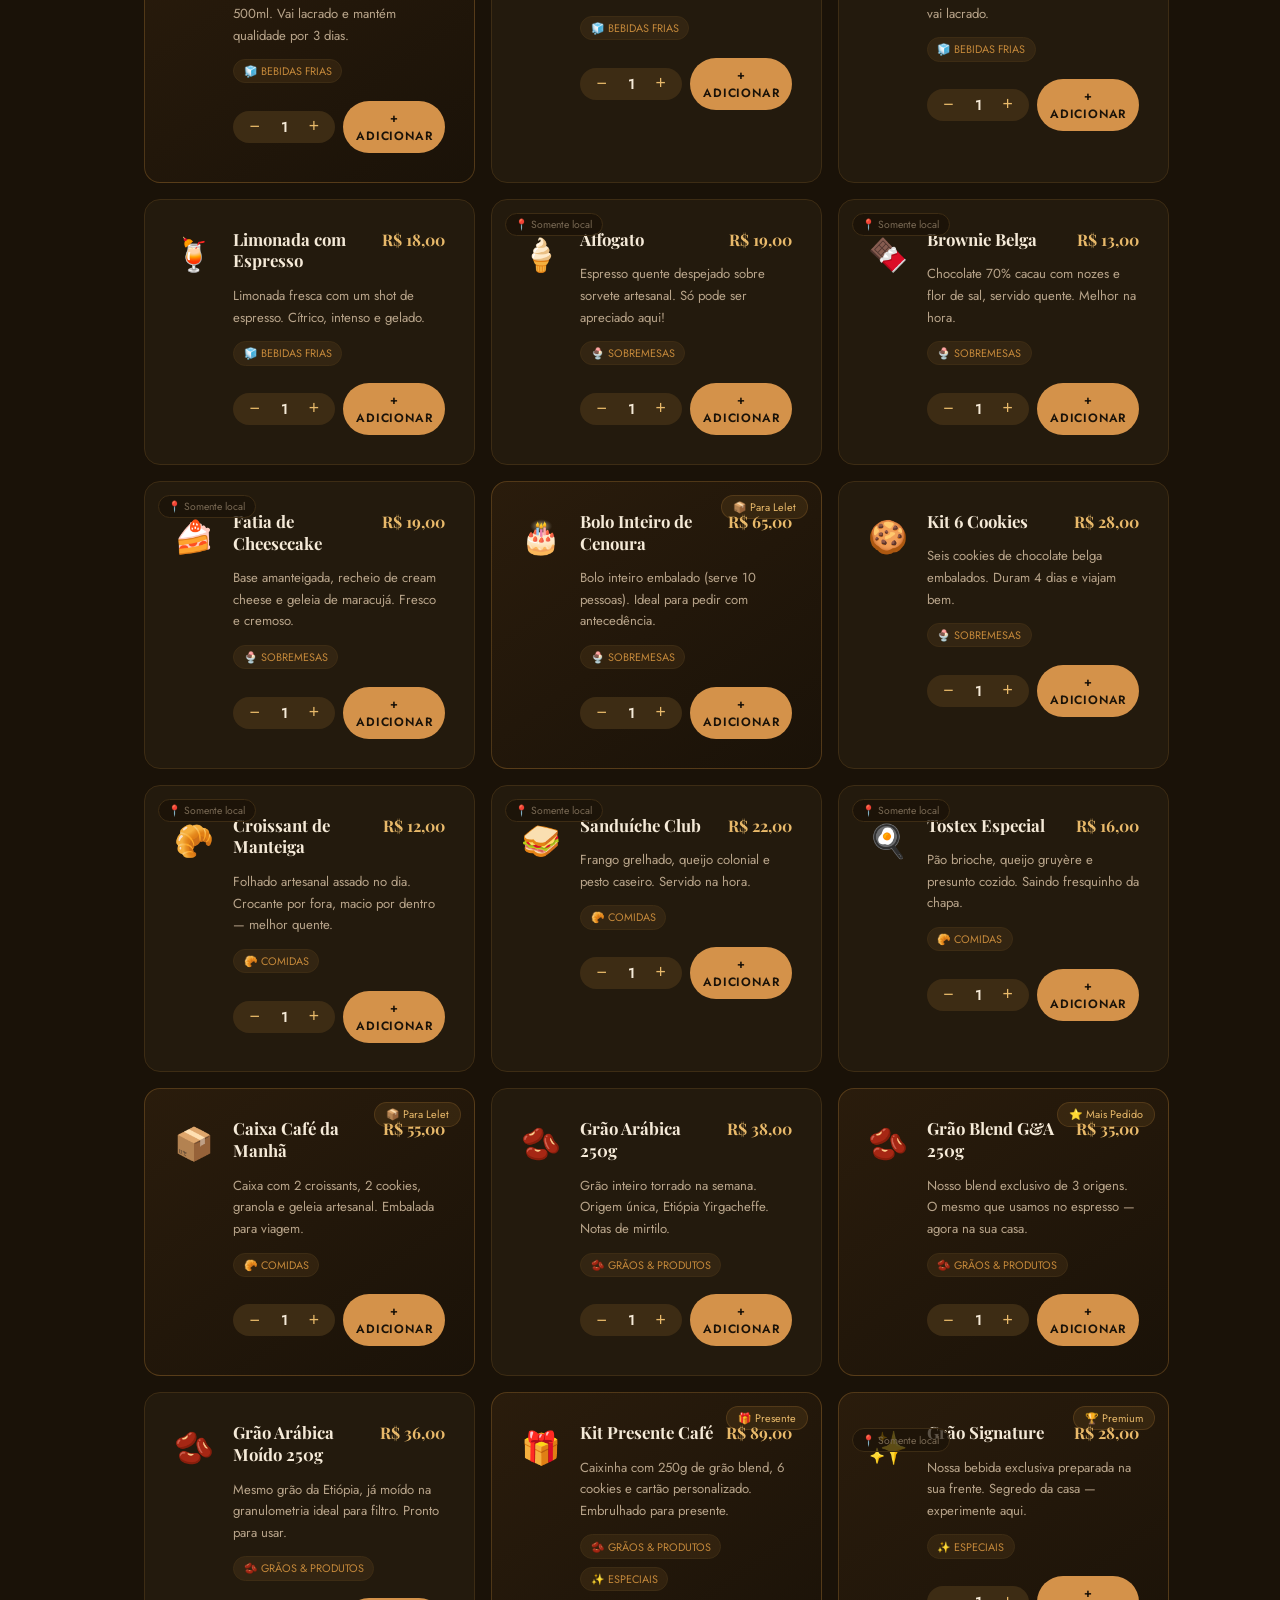
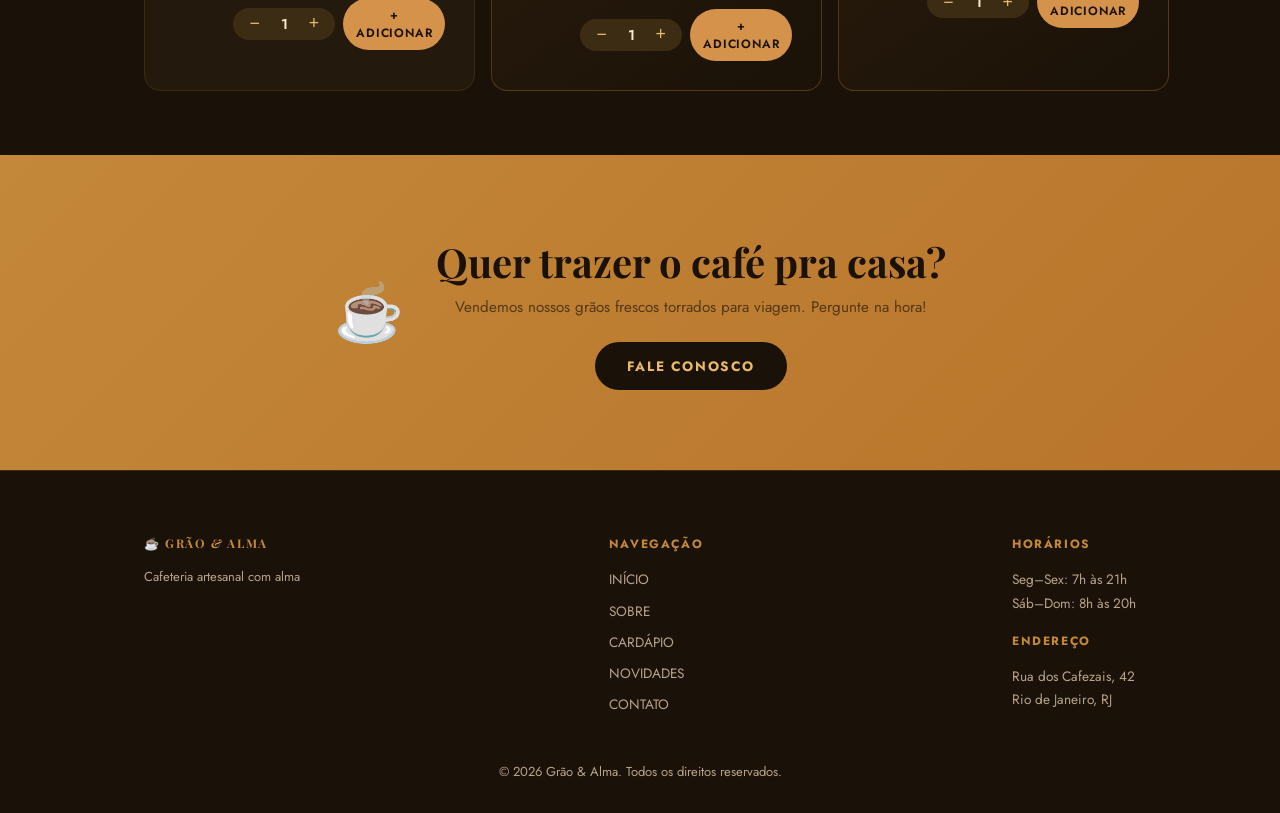
==== commit 763c12c5: "fix all float btn" ====
--- a/pages/cardapio/index.html
+++ b/pages/cardapio/index.html
@@ -15,6 +15,7 @@
   <canvas id="bgCanvas"></canvas>
   <div id="toast"></div>
   <div id="cart-overlay"></div>
+  <div id="up"></div>
 
   <div id="mobile-nav">
     <a href="../../index.html">Início</a>
@@ -141,7 +142,7 @@
     <p class="copy">© 2026 Grão & Alma. Todos os direitos reservados.</p>
   </footer>
 
-  <a href="#header-page" class="back-to-top">↑</a>
+  <a href="#up" class="back-to-top">↑</a>
   <script src="../../cart.js"></script>
   <script src="index.js"></script>
 </body>
